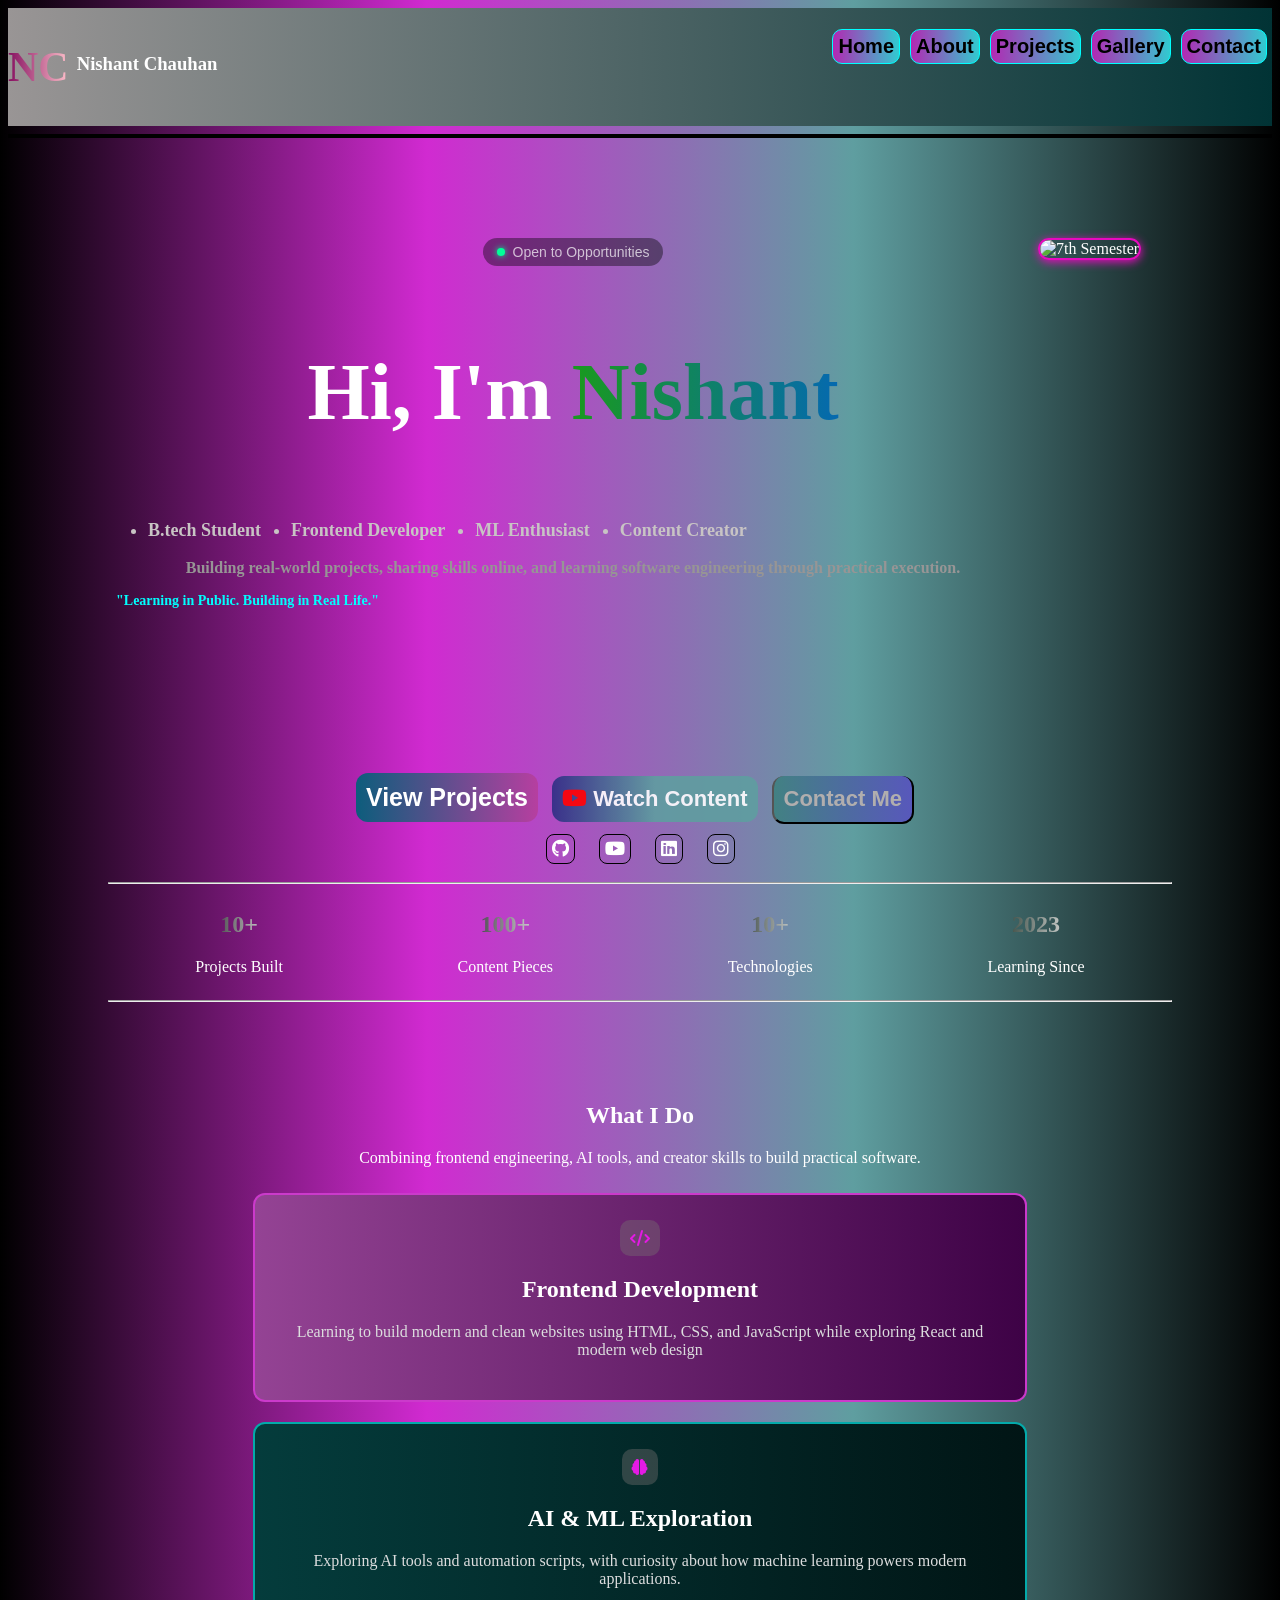
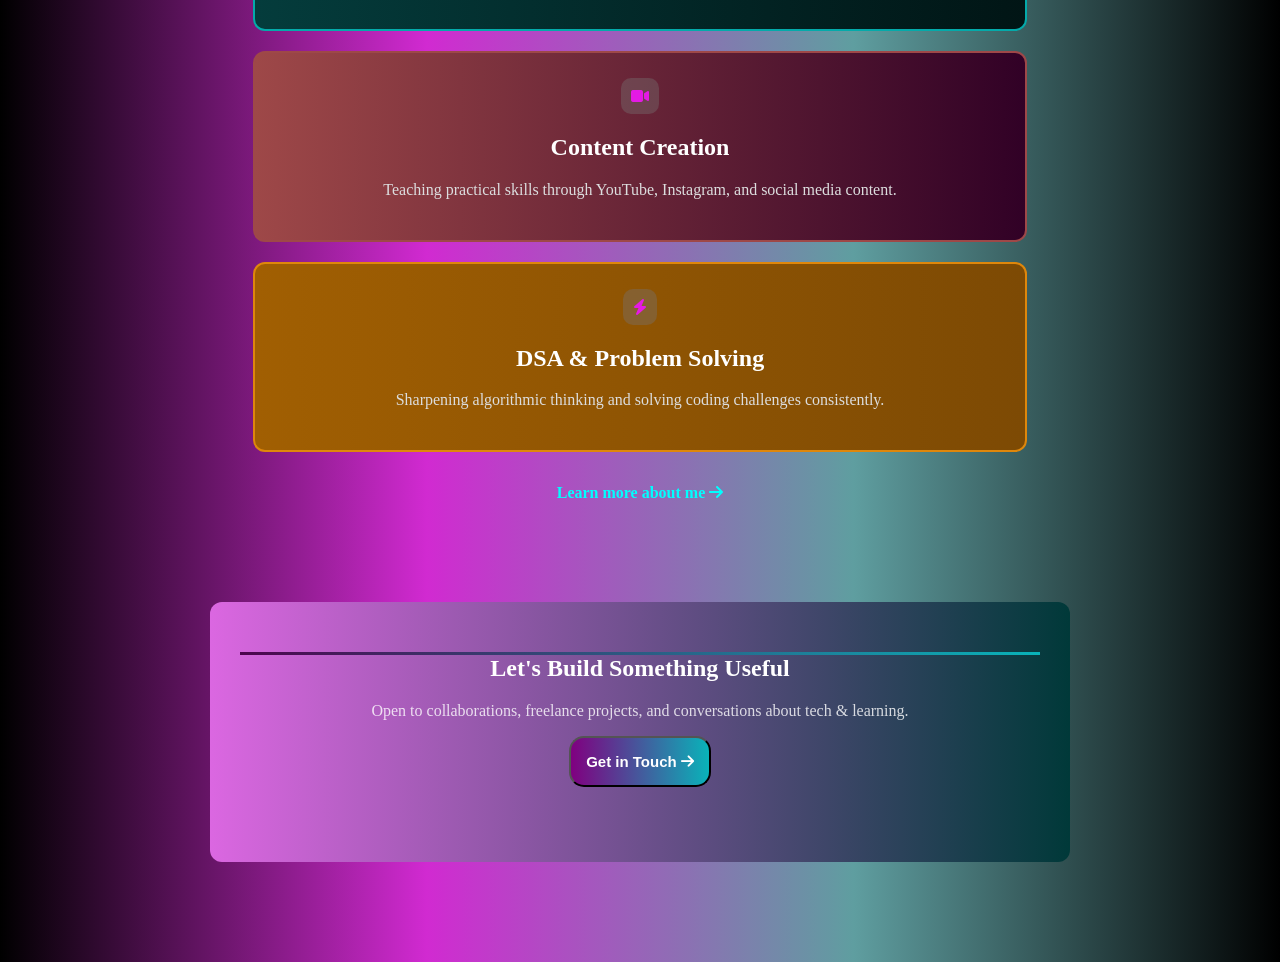
==== index.html @ b633fbe2 "Rename portfolio.html to index.html" ====
<!DOCTYPE html>

<html lang="en">

<head>

    <meta charset="UTF-8">

    <title>Nishant Chauhan</title>

    <link rel="stylesheet" href="portfolio.css">
    <link rel="stylesheet" href="https://cdnjs.cloudflare.com/ajax/libs/font-awesome/6.5.1/css/all.min.css">

</head>

<body>

    <!-- Navbar -->
    
    <nav>

        <h1>NC</h1>
        <h3>Nishant Chauhan</h3>


        <ul class="nav-links">

            <li><button class="home" onclick="home()">Home</button></li>
            <li><button class="about" onclick="about()">About</button></li>
            <li><button class="projects" onclick="projects()">Projects</button></li>
            <li><button class="gallery" onclick="gallery()">Gallery</button></li>
            <li><button class="contact" onclick="contact()">Contact</button></li>

        </ul>


    </nav>

    <hr style="border: 2px solid black;">


    <div class="container">


            <section class="hero">



                <span class="profile">

                <div class="mini-bubble">Open to Opportunities</div>

                    <h2>Hi, I'm <span>Nishant</span></h2>

                    
                    <ul class="hero-list">

                        <li>B.tech Student</li>
                        <li>Frontend Developer</li>
                        <li>ML Enthusiast</li>
                        <li>Content Creator</li>

                    </ul>
                
                    <p>Building real-world projects, sharing skills online, and learning software engineering through practical execution.</p>

                    <p class="tagline">"Learning in Public. Building in Real Life."</p>

                </span>

                <span class="profile-pic">

                        <img src="utils/profile.png" alt="7th Semester">

                </span>


        </section>

        

        <section class="buttons">

            <button class="project-btn" onclick="projects()">View Projects</button>
            <button class="content-btn" onclick="youtube()">
                <i class="fa-brands fa-youtube yt"></i>
                    Watch Content
            </button>
            <button class="contact-btn" onclick="contact()">Contact Me</button>

        </section>


                <!-- ------------- Socials ------------  -->

        <section class="socials">

            <div class="social-icons">

                <i class="fa-brands fa-github github" onclick="github()"></i>
                <i class="fa-brands fa-youtube youtube" onclick="youtube()"></i>
                <i class="fa-brands fa-linkedin linkedin" onclick="linkedin()"></i>
                <i class="fa-brands fa-instagram instagram" onclick="instagram()"></i>

            </div>

        </section>

        <hr style="color: aliceblue;">

        <section class="overview">

            <span>

                <h2>10+</h2>
                <p>Projects Built</p>

            </span>

            <span>

                <h2>100+</h2>
                <p>Content Pieces</p>

            </span>

            <span>

                <h2>10+</h2>
                <p>Technologies</p>

            </span>

            <span>

                <h2>2023</h2>
                <p>Learning Since</p>

            </span>

            
        </section>

        <hr style="color: aliceblue;">

    </div>

    <section class="whatIdo">

        <h1>What I Do</h1>
        <p>Combining frontend engineering, AI tools, and creator skills to build practical software.</p>

        <div class="boxes">

            <span class="fd">

                <i class="fa-solid fa-code code"></i>
                <h2>Frontend Development</h2>
                <p>Learning to build modern and clean websites using HTML, CSS, and JavaScript while exploring React and modern web design</p>
        
            </span>

            <span class="aiML">

                <i class="fa-solid fa-brain brain"></i>
                <h2>AI & ML Exploration</h2>
                <p>Exploring AI tools and automation scripts, with curiosity about how machine learning powers modern applications.</p>

            </span>

            <span class="cc">

                <i class="fa-solid fa-video video"></i>
                <h2>Content Creation</h2>
                <p>Teaching practical skills through YouTube, Instagram, and social media content.</p>
        
            </span>

            
            
            
            <span class="dps">

                <i class="fa-solid fa-bolt bolt"></i>
                <h2>DSA & Problem Solving</h2>
                <p>Sharpening algorithmic thinking and solving coding challenges consistently.</p>
        
            </span>

        </div>

            <h4 class="more" onclick="about()">Learn more about me <i class="fa-solid fa-arrow-right"></i></h4>
        
    </section>

    <section class="getInTouch">

        <h2>Let's Build Something Useful</h2>
        <p>Open to collaborations, freelance projects, and conversations about tech & learning.</p>

        <button>Get in Touch <i class="fa-solid fa-arrow-right"></i></button>
    </section>


    <script src="portfolio.js"></script>

</body>

</html>
---- portfolio.css ----
/* Scrollbar */

::-webkit-scrollbar {

    width: 8px;

}

::-webkit-scrollbar-track {

    background: #111;

}

::-webkit-scrollbar-thumb {

    background: linear-gradient( rgb(36, 101, 159));

    border-radius: 5px;

}

::-webkit-scrollbar-thumb:hover {

    background: linear-gradient(red, rgb(24, 24, 140), cyan);

}

/* body */

body {

    color: white;
    background: linear-gradient(to right, black, rgb(209, 42, 209), cadetblue, black) ;

    animation-name: body-pulse;
    animation-duration: 5s;

}



@keyframes body-pulse {

    from {

        opacity: 0;

    }

    to {

        opacity: 1;
        
    }
}

/* ----- Navbar ----- */

nav {

    position: sticky;
    top: 0;
    z-index: 1000;

    display: flex;

    justify-content: space-between;

    gap: 20px;

    background: linear-gradient(to left, rgb(1, 51, 53), rgb(153, 149, 149) );

}

nav:hover {

    transform: translateY(-3px);
    transition: 0.3s ease;

}

nav h1 {

    background: linear-gradient(to right, rgb(133, 15, 95), pink);

    -webkit-background-clip: text;
    background-clip: text;
    -webkit-text-fill-color: transparent;

    font-size: 42px;

}

nav h3 {

    margin-left: -562px;
    margin-top: 45px;
}

.nav-links{

    list-style: none;
    
    display: flex;

}

.nav-links button {

    background: linear-gradient(to right, rgb(179, 40, 179), rgb(48, 203, 208));

    margin: 5px;
    padding: 5px;

    border: 1px solid cyan;
    border-radius: 10px;

    font-size: 20px;
    font-weight: bold;
    font-family: Verdana, Geneva, Tahoma, sans-serif;

    cursor: pointer;

}

.nav-links button:hover {

    background: radial-gradient(circle, rgb(179, 40, 179), rgb(48, 203, 208));
    color: white;

    border-radius: 10px;

    transition: 0.5s ease;
    transform: scale(1.1);


}

/* opportunity bubble */


.mini-bubble {

    display: inline-flex;
    align-items: center;
    gap: 8px;

    padding: 6px 14px;
    border-radius: 999px;

    background: rgba(0,0,0,0.4);
    color: rgb(255,255,255,0.7);

    font-size: 14px;
    font-family: sans-serif;

    position: relative;

}

/* the small glowing bubble */
.mini-bubble::before {

    content: "";
    width: 8px;
    height: 8px;
    border-radius: 50%;

    background: #00ff99;

    box-shadow: 0 0 6px #00ff99;

    animation: pulse 1.8s infinite ease-in-out;

}

@keyframes pulse {

    0% {

        transform: scale(0.4);
        opacity: 0.4;
        box-shadow: 0 0 4px #00ff99;

    }

    50% {

        transform: scale(0.8);
        opacity: 0.8;
        box-shadow: 0 0 12px #00ff99, 0 0 20px #00ff99;

    }

    100% {

        transform: scale(0.4);
        opacity: 0.4;
        box-shadow: 0 0 4px #00ff99;
        
    }
}


/* container */

.container {

    text-align: center;

    margin: 100px;

}

.hero {

    margin: 100px auto;

    display: flex;

}

.hero img {
    
    width: 250px;

    border: 2px solid rgb(232, 9, 191);
    border-radius: 15px;

    box-shadow: 0 2px 10px rgb(232, 9, 191);

}



.hero h2 {

    font-family: Georgia;
    font-size: 80px;

    width: 100vh;

    padding: 15px;

    border-radius: 82px;

}

.hero h2 span {

    background: linear-gradient(to right, rgb(25, 154, 29), rgb(5, 105, 176));
    
    background-clip: text;
    -webkit-background-clip: text;
    -webkit-text-fill-color: transparent;

}

.hero .hero-list {

    display: flex;
    gap: 30px;

    color: rgb(200, 196, 196);

    font-weight: bold;  
    font-size: 18px;
    
}

.hero p {

    color: rgb(151, 149, 149);

    font-weight: bold;

}

.hero .tagline {

    color: cyan;

    margin-left: -70%;

    font-size: 14px;

}

.buttons {

    justify-content: space-between;

}

.project-btn {

    background: linear-gradient(to right, rgb(13, 93, 124), rgb(182, 63, 160));
    color: white;

    font-size: 25px;
    font-weight: bold;

    margin-top: 50px;
    margin-right: 10px;

    padding: 10px;

    border-radius: 12px;
    border: none;

    cursor: pointer;

}

.project-btn:hover {

    background: linear-gradient(to right, rgb(156, 15, 163), rgb(119, 212, 255), rgb(126, 20, 137));

    transition: 0.5s ease;
    transform: scale(1.1);
    margin-right: 10px;


}

.content-btn {

    /* background-color: gray; */
    background: linear-gradient(to right, rgb(46, 46, 133), cadetblue 50%);


    color: white;
    opacity: 0.9;

    font-size: 22px;
    font-weight: bold;

    /* margin-left: -70%; */
    margin-top: 50px;
    padding: 10px;
    margin-right: 10px;

    /* margin: 10px; */

    border-radius: 12px;
    border: none;

    cursor: pointer;

}

.content-btn:hover {

    color: white;
    background: linear-gradient(to left, rgb(149, 43, 43), rgb(88, 179, 183) 50%);

    transition: 0.5s ease;
    transform: scale(1.1);

    margin-right: 10px;

      
}

.content-btn .yt {

    color: red;

}

.contact-btn {

    background: linear-gradient(to left, rgb(88, 88, 187), rgb(66, 129, 131));
    color: rgb(177, 174, 174);

    font-size: 22px;
    font-weight: bold;

    margin-top: 50px;
    margin-right: 10px;

    padding: 10px;

    border-radius: 12px;
    border-top: red;

    cursor: pointer;

}

.contact-btn:hover {

    color: white;
    background: linear-gradient(to right, rgb(88, 88, 187), rgb(130, 55, 130), cadetblue);


    transition: 0.5s ease;
    transform: scale(1.1);

    margin-right: 10px;


}

/* ------------- Socials ------------ */

.github {

    cursor: pointer;

    border: 1px solid black;
    border-radius: 8px;

    margin: 10px;
    padding: 5px;

    color: white;

    font-size: 18px;


}


.github:hover {

    color: rgba(0, 0, 0, 0.734);

    border: 1px solid rgb(0,0,0,0.734);

    transform: scale(1.8);
    transition: 0.5s ease;
    
}

.youtube {

    cursor: pointer;

    border: 1px solid black;
    border-radius: 8px;

    margin: 10px;
    padding: 5px;

    color: white;

    font-size: 18px;


}


.youtube:hover {

    color: red;

    border: 1px solid red;

    transform: scale(1.8);
    transition: 0.5s ease;
    
}

.linkedin {

    cursor: pointer;

    border: 1px solid black;
    border-radius: 8px;

    margin: 10px;
    padding: 5px;

    color: white;

    font-size: 18px;

}


.linkedin:hover {

    color: rgb(39, 87, 159);

    border: 1px solid rgb(39, 87, 159);

    transform: scale(1.8);
    transition: 0.5s ease;
    
}

.instagram {

    cursor: pointer;

    border: 1px solid black;
    border-radius: 8px;

    margin: 10px;
    padding: 5px;

    color: white;

    font-size: 18px;


}


.instagram:hover {

    color: rgb(191, 8, 151);

    border: 1px solid rgb(191, 8, 151);

    transform: scale(1.8);
    transition: 0.5s ease;
    
}



/* ------------- Overview ------------ */

.overview {

    display: flex;

    justify-content: space-around;

}

.overview h2 {

    background: linear-gradient(to right, rgba(1, 17, 4, 0.859), rgb(255, 255, 255));

    -webkit-background-clip: text; 
    background-clip: text;
    -webkit-text-fill-color: transparent;

    font-weight: bold;

}


.whatIdo {

    text-align: center;

    margin-top: 100px;

}


.whatIdo .boxes {

    display: flex;
    flex-wrap: wrap;

    justify-content: center;

    cursor: default;

}


.boxes p {

    color: rgb(220, 221, 222);

}

.boxes .fd {

    border: 2px solid rgb(203, 58, 203);
    border-radius: 12px;

    padding: 25px;
    margin: 10px;

    width: 80vh;

    background: linear-gradient(to right, rgb(148, 67, 148), rgb(62, 2, 70));

}

.fd .code {

    border: 2px solid none;
    border-radius: 10px;

    padding: 10px;

    background-color: rgb(118, 112, 112, 0.4);

    color: rgb(228, 26, 228);

}

.fd:hover {

    transform: translateY(-5px);
    transition: 0.2s ease;

    box-shadow: 0 4px 10px;

}

.boxes .aiML {

    border: 2px solid rgb(4, 170, 170);
    border-radius: 12px;

    padding: 25px;
    margin: 10px;

    width: 80vh;

    background: linear-gradient(to right, rgb(4, 60, 60), rgb(1, 21, 21));

}


.aiML .brain {

    border: 2px solid none;
    border-radius: 10px;

    padding: 10px;

    background-color: rgb(118, 112, 112, 0.4);

    color: rgb(228, 26, 228);

}


.aiML:hover {

    transform: translateY(-5px);
    transition: 0.2s ease;

    box-shadow: 0 4px 10px;

}

.boxes .cc {

    border: 2px solid rgb(158, 72, 72);
    border-radius: 12px;

    padding: 25px;
    margin: 10px;

    width: 80vh;

    background: linear-gradient(to right, rgb(158, 72, 72), rgb(49, 1, 38));


}


.cc .video {

    border: 2px solid none;
    border-radius: 10px;

    padding: 10px;

    background-color: rgb(118, 112, 112, 0.4);

    color: rgb(228, 26, 228);
}


.cc:hover {

    transform: scale(1.1) rotate(5deg) translateY(-5px);   
    transition: 0.2s ease;

    box-shadow: 0 4px 10px;

    background: radial-gradient(circle, rgb(158, 72, 72), rgb(49, 1, 38));

    color: cyan;

}


.boxes .dps {

    border: 2px solid rgb(223, 135, 11);
    border-radius: 12px;

    padding: 25px;
    margin: 10px;

    width: 80vh;

    background: linear-gradient(to right, rgb(161, 95, 2), rgb(125, 74, 4));


}


.dps .bolt {

    border: 2px solid none;
    border-radius: 10px;

    padding: 10px;

    background-color: rgb(118, 112, 112, 0.4);

    color: rgb(228, 26, 228);
}



.dps:hover {

    transform: translateY(-5px);
    transition: 0.2s ease;

    box-shadow: 0 4px 10px;
}

.whatIdo .more {

    color: cyan;

    cursor: pointer;

}


.more:hover {

    padding: 5px;

    transform: translateY(-8px) ;
}


.getInTouch {

    text-align: center;

    margin: 100px auto;

    border: 2px solid none;
    border-radius: 12px;

    background: linear-gradient(to right, rgb(219, 103, 225), rgb(0, 57, 57));

    padding: 30px;

    width: 800px;
    height: 200px;

}

.getInTouch h2 {

    border-top: 3.5px solid transparent;

    border-image: linear-gradient(to right, rgb(77, 5, 77), rgb(9, 179, 185)) 1;

}

.getInTouch p {

    color: rgb(255,255,255,0.8);
}

.getInTouch button {

    border-radius: 15px;

    background: linear-gradient(to right, purple, rgb(9, 179, 185));
    color: white;

    font-size: 15px;
    font-weight: bold;

    padding: 15px;

    cursor: pointer;

}

.getInTouch button:hover {

    transform: translate(-5px, 2px) scale(1.1);
    transition: 0.3s ease;
}
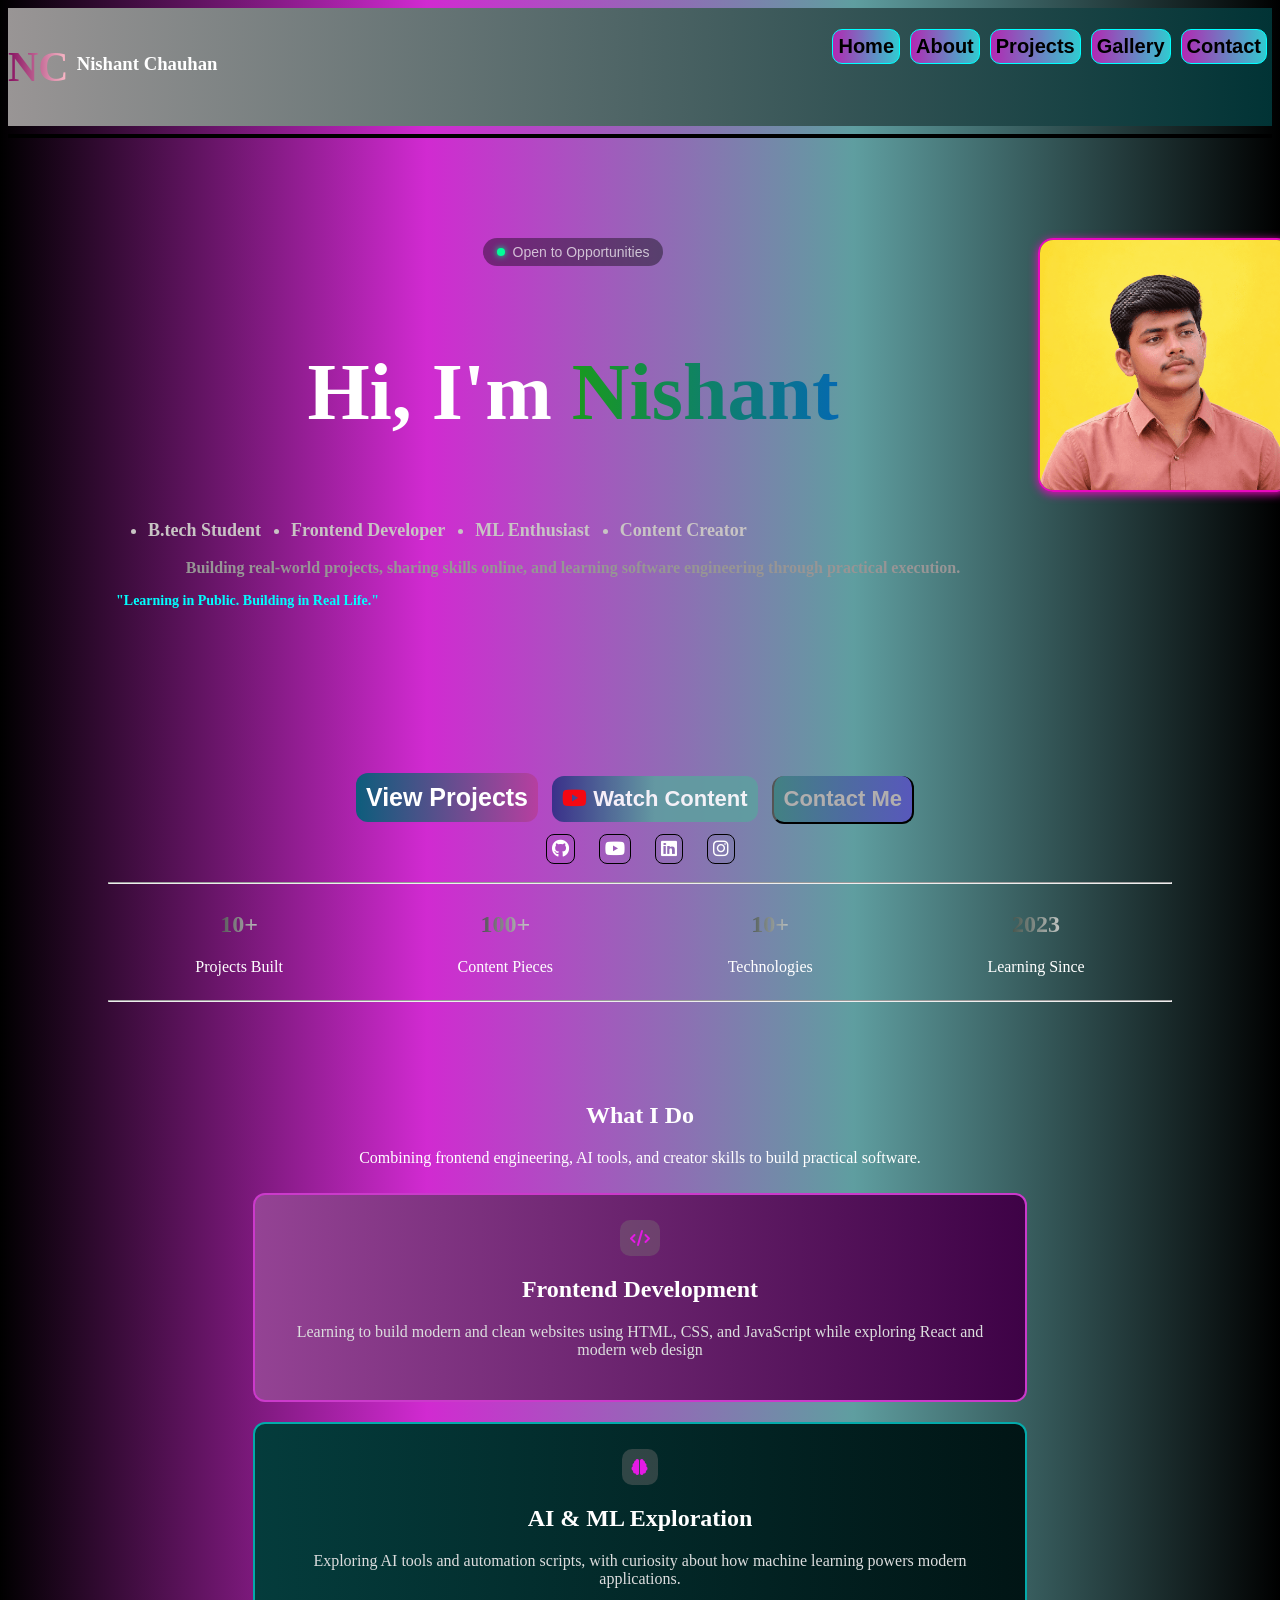
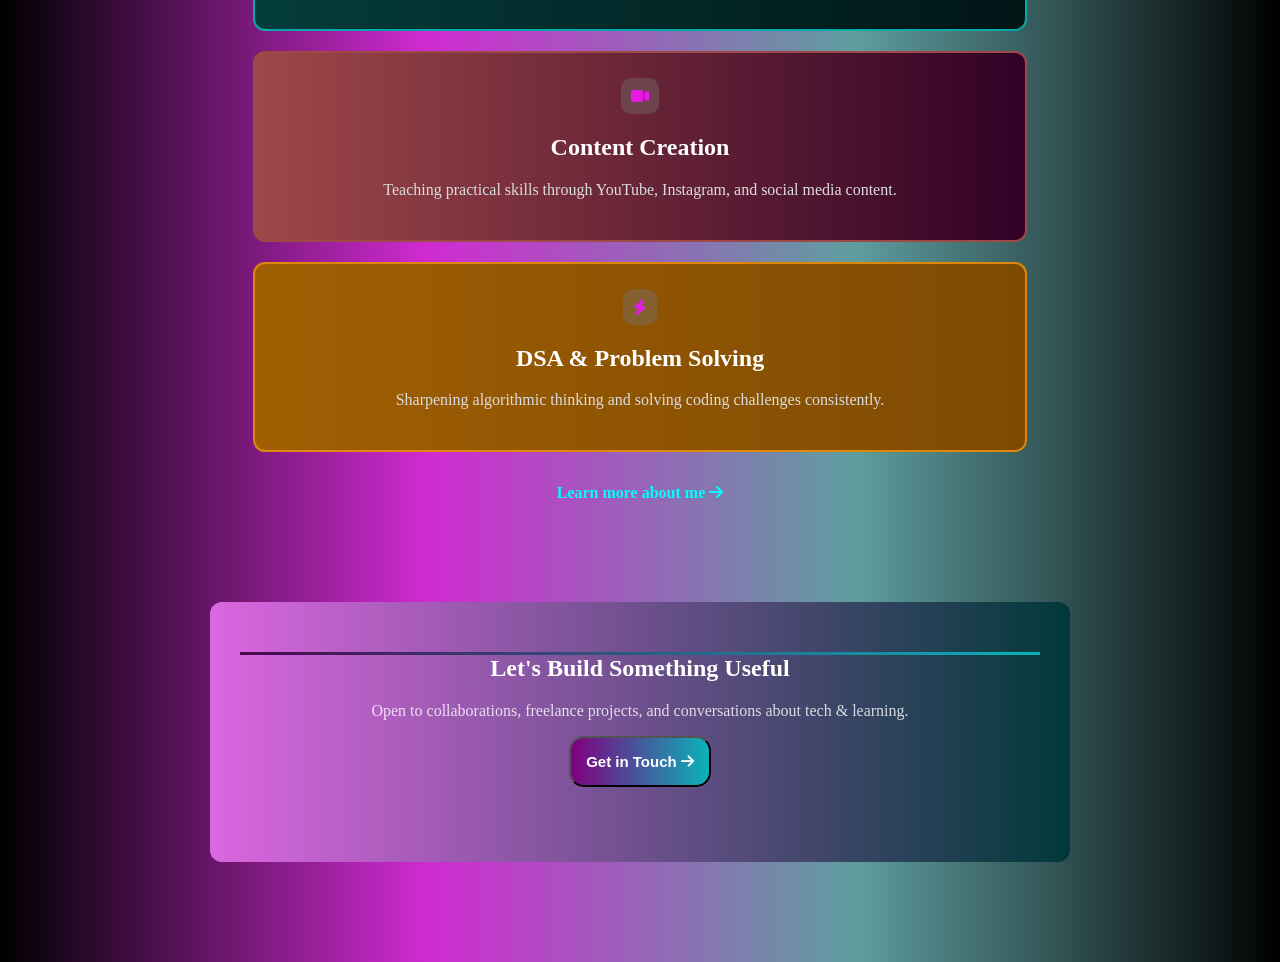
==== commit 4e92339b: "Update index.html" ====
--- a/index.html
+++ b/index.html
@@ -100,7 +100,7 @@
                 <i class="fa-brands fa-github github" onclick="github()"></i>
                 <i class="fa-brands fa-youtube youtube" onclick="youtube()"></i>
                 <i class="fa-brands fa-linkedin linkedin" onclick="linkedin()"></i>
-                <i class="fa-brands fa-instagram instagram" onclick="instagram()"></i>
+                <i class="fa-brands fa-instagram instagram" onclick="contact()"></i>
 
             </div>
 
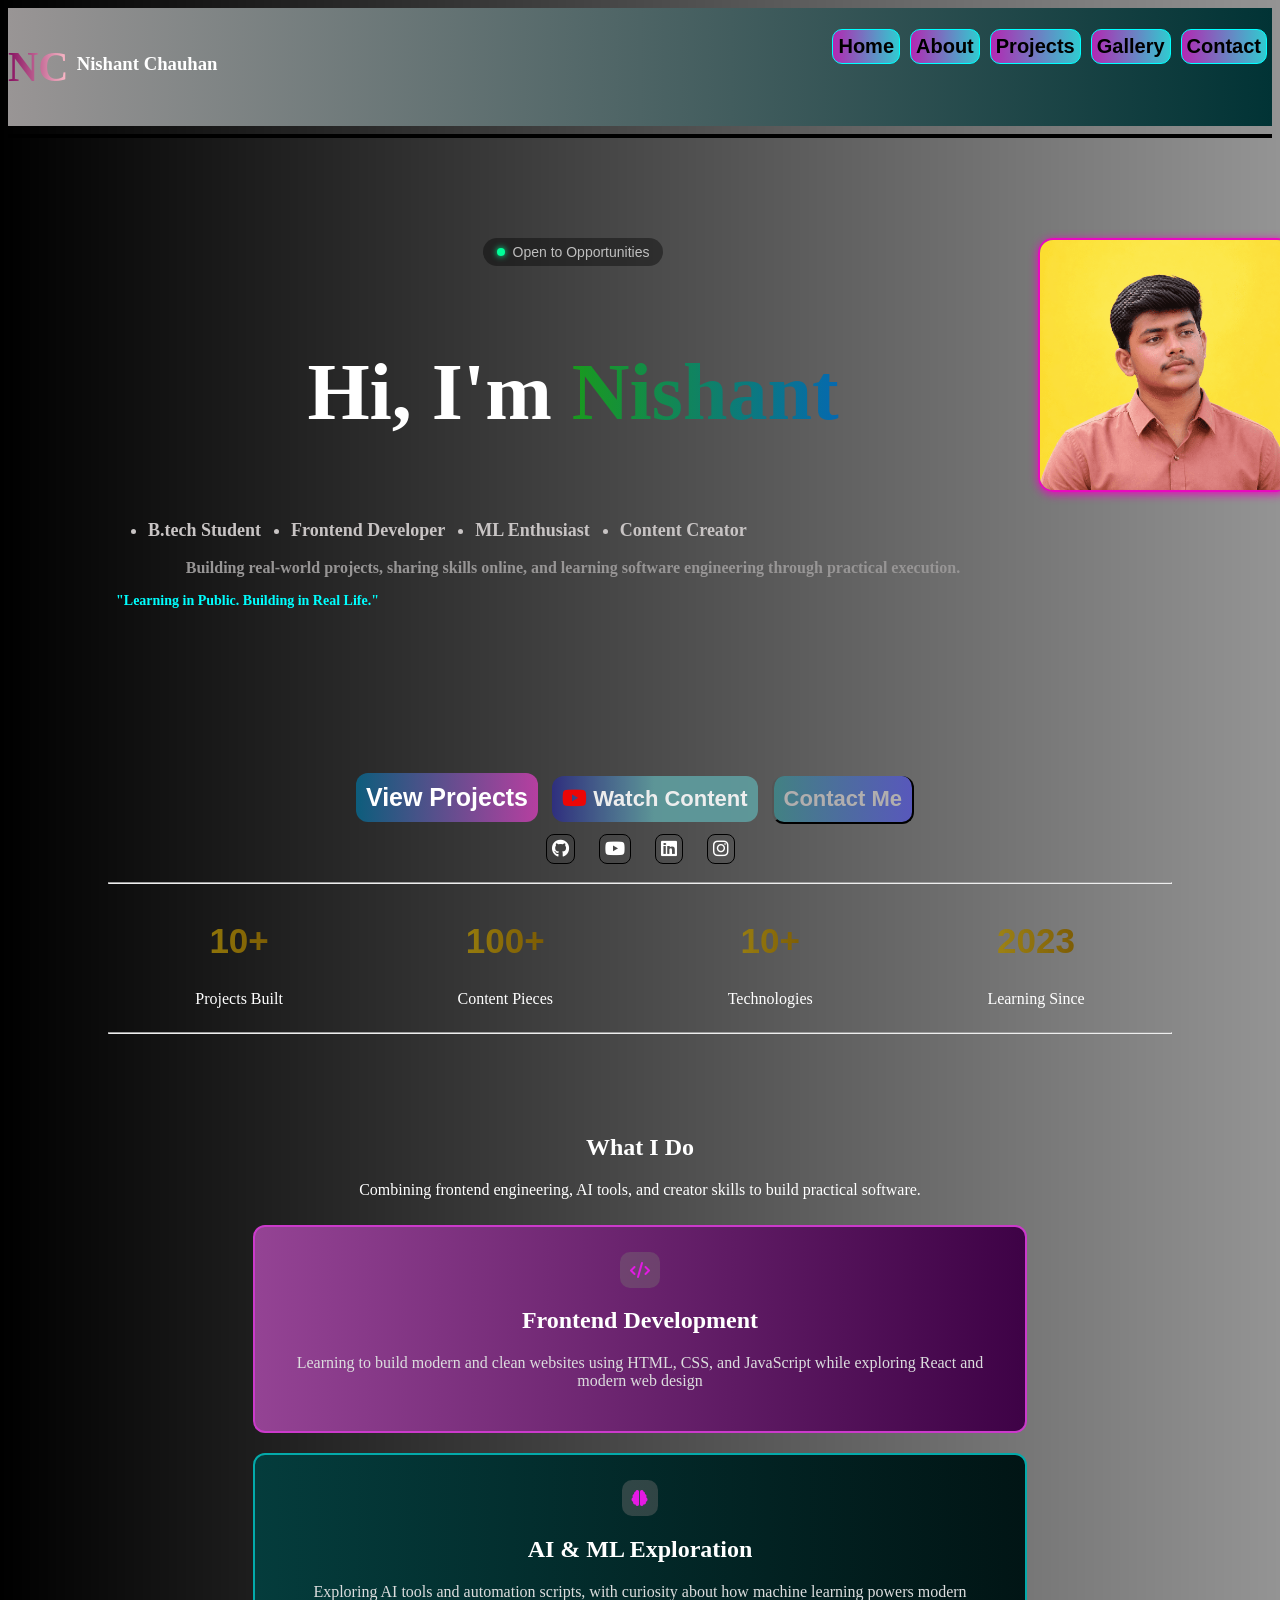
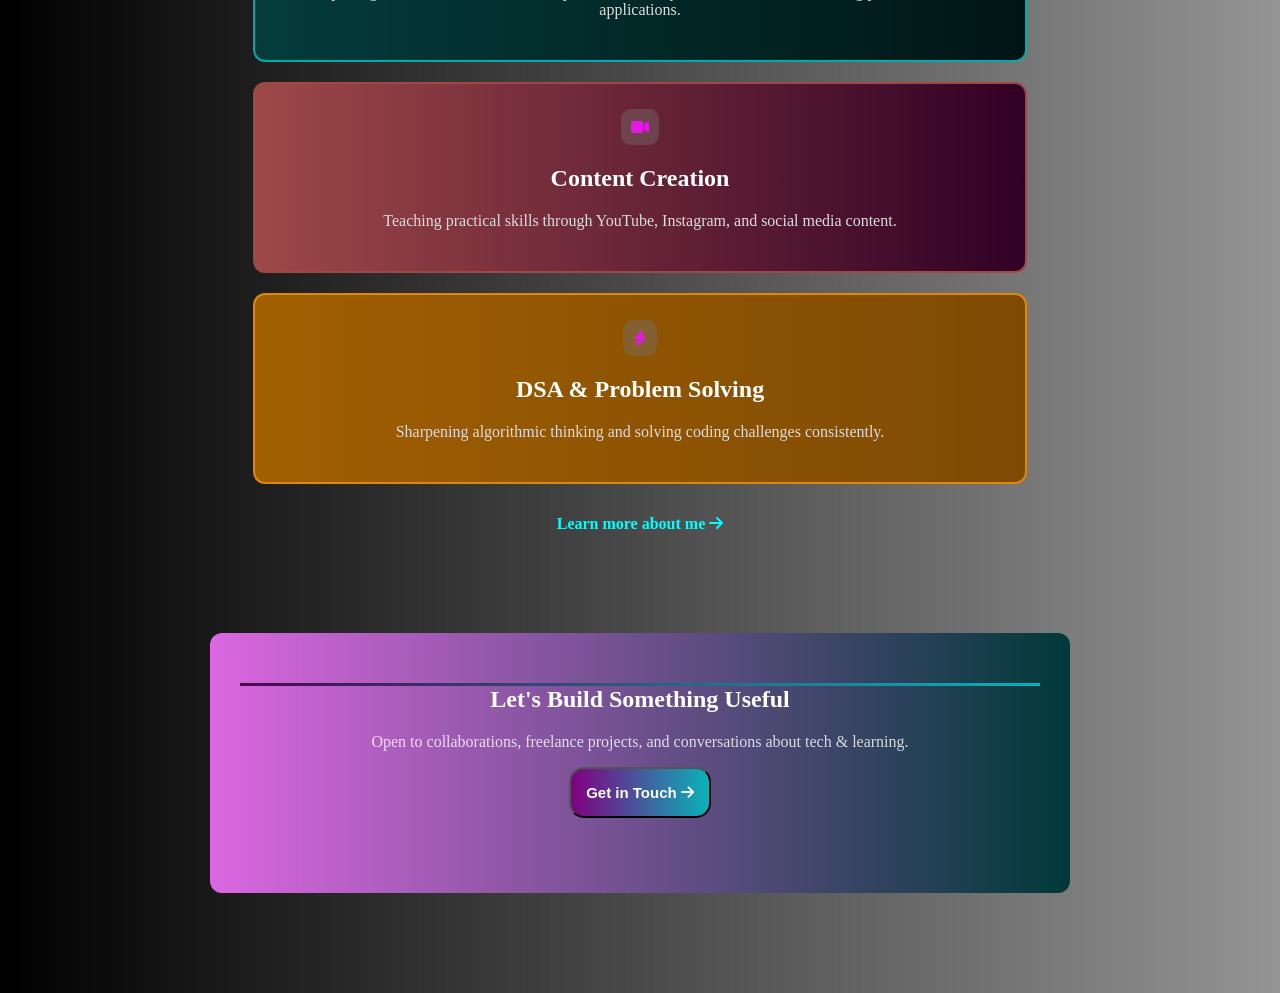
==== commit a171428b: "Update index.html" ====
--- a/index.html
+++ b/index.html
@@ -10,6 +10,9 @@
 
     <link rel="stylesheet" href="portfolio.css">
     <link rel="stylesheet" href="https://cdnjs.cloudflare.com/ajax/libs/font-awesome/6.5.1/css/all.min.css">
+
+    <link rel="icon" type="image/png" href="utils/favicon.ico">
+
 
 </head>
 
@@ -198,7 +201,7 @@
         <h2>Let's Build Something Useful</h2>
         <p>Open to collaborations, freelance projects, and conversations about tech & learning.</p>
 
-        <button>Get in Touch <i class="fa-solid fa-arrow-right"></i></button>
+        <button onclick="contact()">Get in Touch <i class="fa-solid fa-arrow-right"></i></button>
     </section>
 
 
--- a/portfolio.css
+++ b/portfolio.css
@@ -31,7 +31,7 @@
 body {
 
     color: white;
-    background: linear-gradient(to right, black, rgb(209, 42, 209), cadetblue, black) ;
+    background: linear-gradient(to right, black, rgba(0, 0, 0, 0.419));
 
     animation-name: body-pulse;
     animation-duration: 5s;
@@ -532,17 +532,21 @@
 
 }
 
+
 .overview h2 {
 
-    background: linear-gradient(to right, rgba(1, 17, 4, 0.859), rgb(255, 255, 255));
+    background: linear-gradient(to right, rgba(168, 138, 8, 0.859), rgb(121, 88, 3));
 
     -webkit-background-clip: text; 
     background-clip: text;
     -webkit-text-fill-color: transparent;
 
     font-weight: bold;
-
-}
+    font-size: 35px;
+    font-family: Arial, Helvetica, sans-serif;
+
+}
+
 
 
 .whatIdo {
@@ -795,4 +799,4 @@
 
     transform: translate(-5px, 2px) scale(1.1);
     transition: 0.3s ease;
-}+}
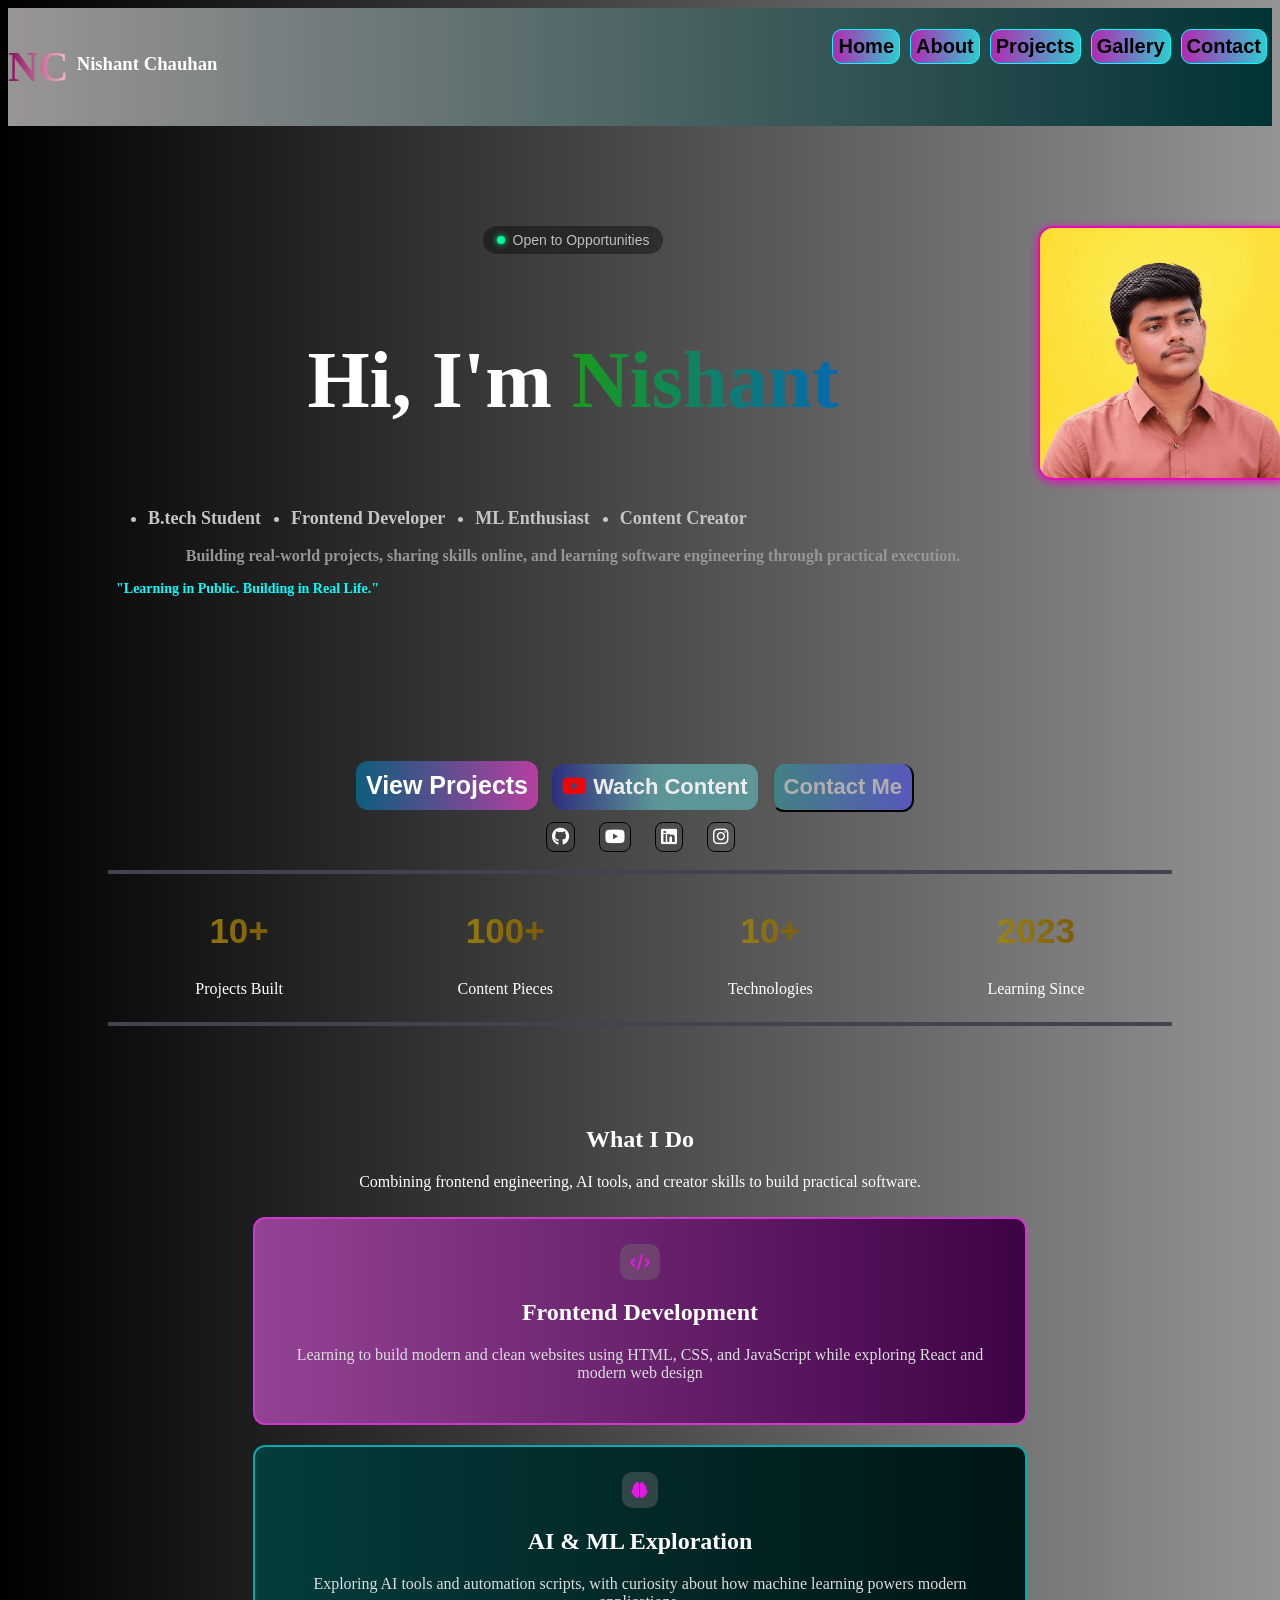
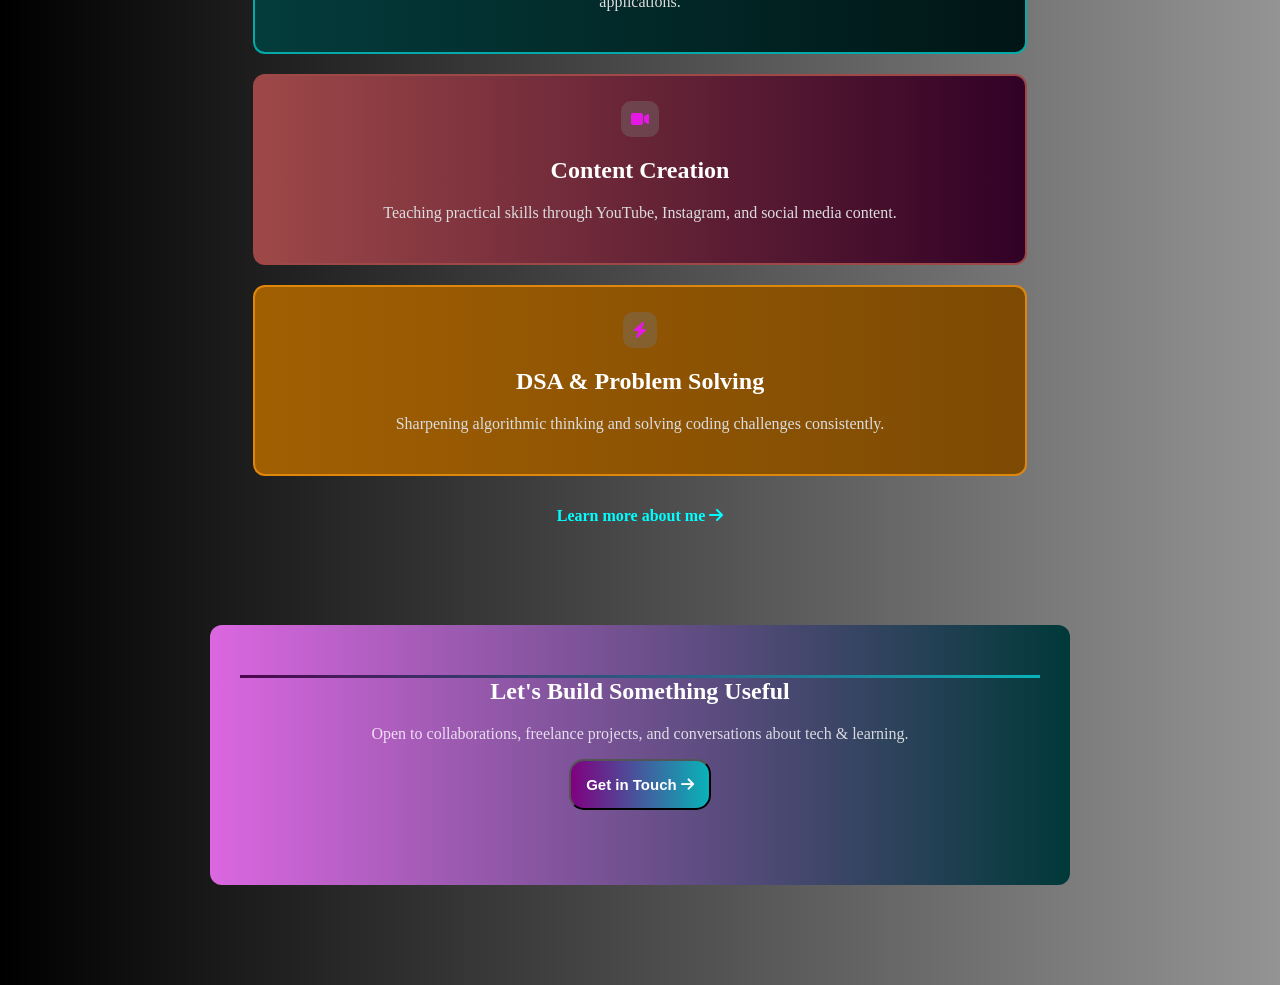
==== commit 5191aa96: "Update index.html" ====
--- a/index.html
+++ b/index.html
@@ -12,7 +12,6 @@
     <link rel="stylesheet" href="https://cdnjs.cloudflare.com/ajax/libs/font-awesome/6.5.1/css/all.min.css">
 
     <link rel="icon" type="image/png" href="utils/favicon.ico">
-
 
 </head>
 
@@ -39,8 +38,7 @@
 
     </nav>
 
-    <hr style="border: 2px solid black;">
-
+    <!-- main container -->
 
     <div class="container">
 
@@ -50,6 +48,7 @@
 
 
                 <span class="profile">
+                    
 
                 <div class="mini-bubble">Open to Opportunities</div>
 
@@ -103,13 +102,15 @@
                 <i class="fa-brands fa-github github" onclick="github()"></i>
                 <i class="fa-brands fa-youtube youtube" onclick="youtube()"></i>
                 <i class="fa-brands fa-linkedin linkedin" onclick="linkedin()"></i>
-                <i class="fa-brands fa-instagram instagram" onclick="contact()"></i>
+                <i class="fa-brands fa-instagram instagram" onclick="instagram()"></i>
 
             </div>
 
         </section>
 
-        <hr style="color: aliceblue;">
+    <hr style="border: 2px solid rgb(68, 67, 77);">
+
+        <!-- Overview -->
 
         <section class="overview">
 
@@ -144,7 +145,7 @@
             
         </section>
 
-        <hr style="color: aliceblue;">
+    <hr style="border: 2px solid rgb(68, 67, 77);">
 
     </div>
 
@@ -201,7 +202,7 @@
         <h2>Let's Build Something Useful</h2>
         <p>Open to collaborations, freelance projects, and conversations about tech & learning.</p>
 
-        <button onclick="contact()">Get in Touch <i class="fa-solid fa-arrow-right"></i></button>
+        <button>Get in Touch <i class="fa-solid fa-arrow-right"></i></button>
     </section>
 
 
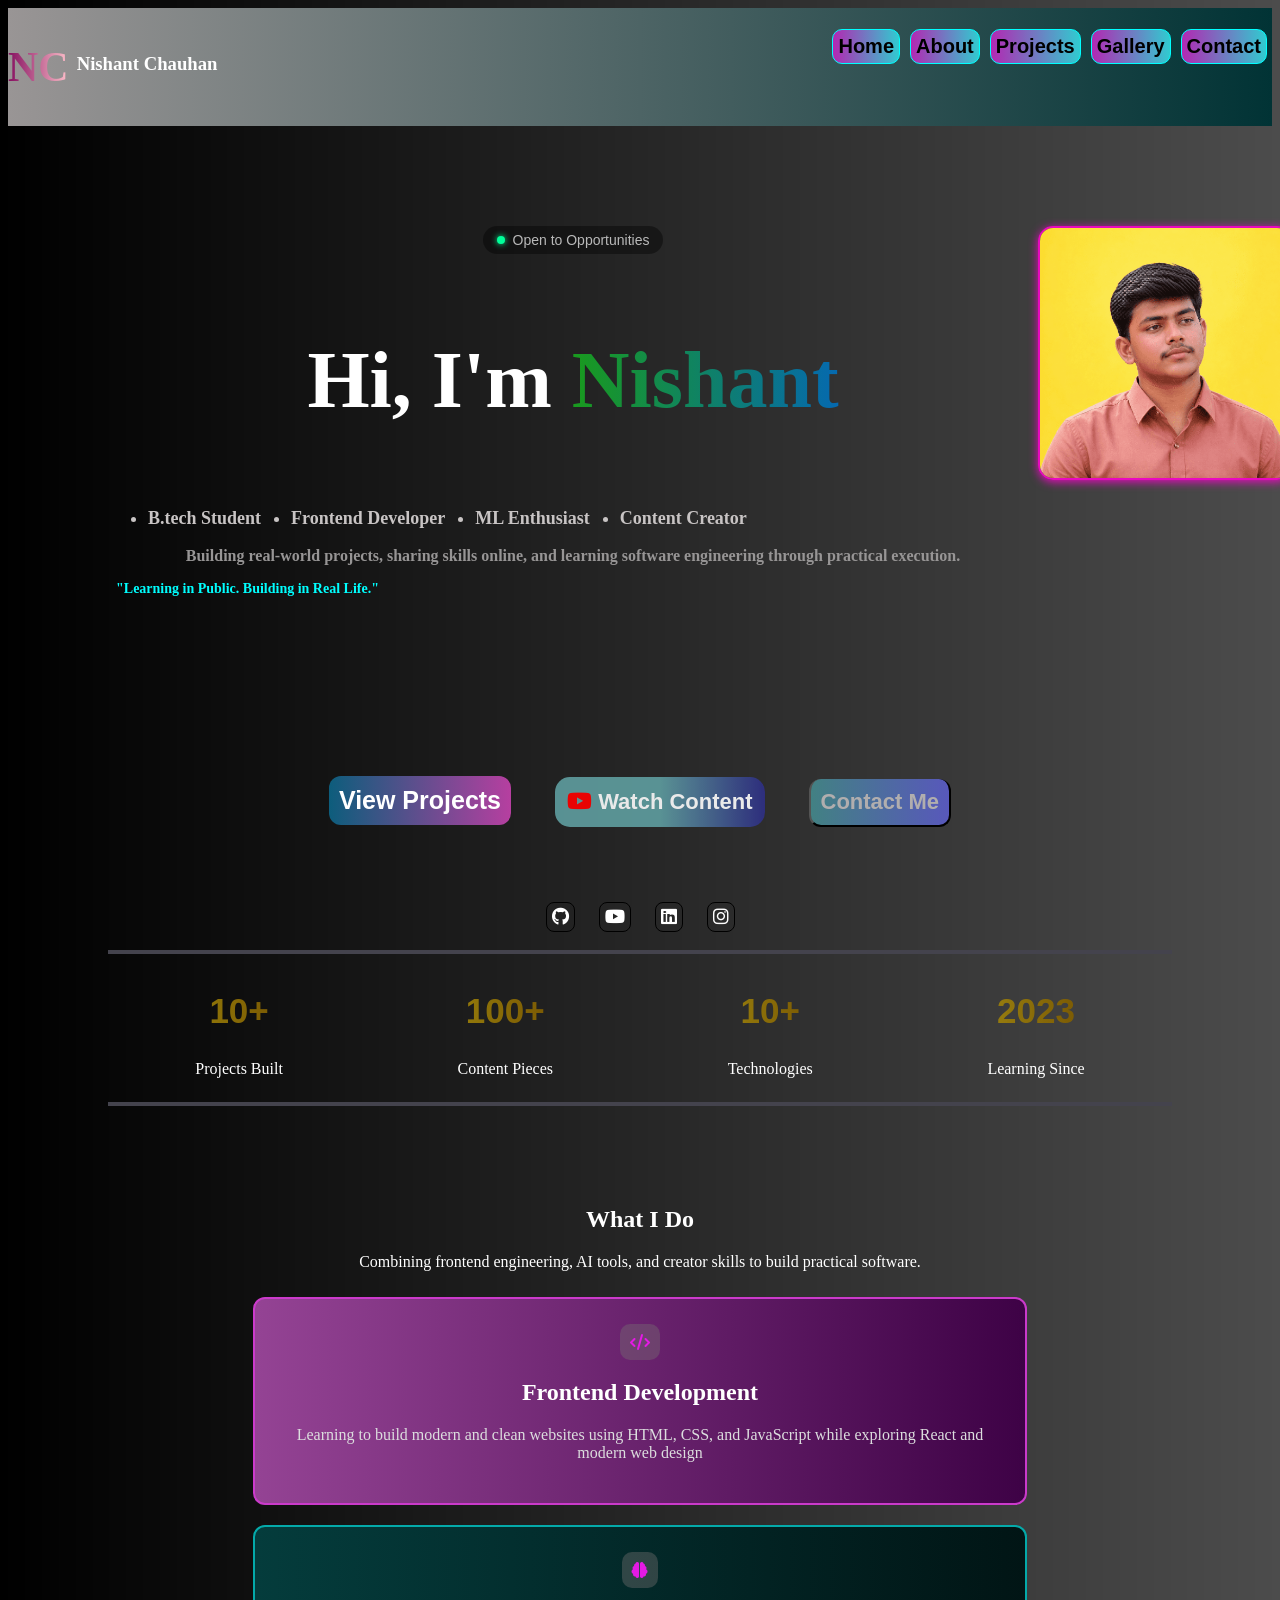
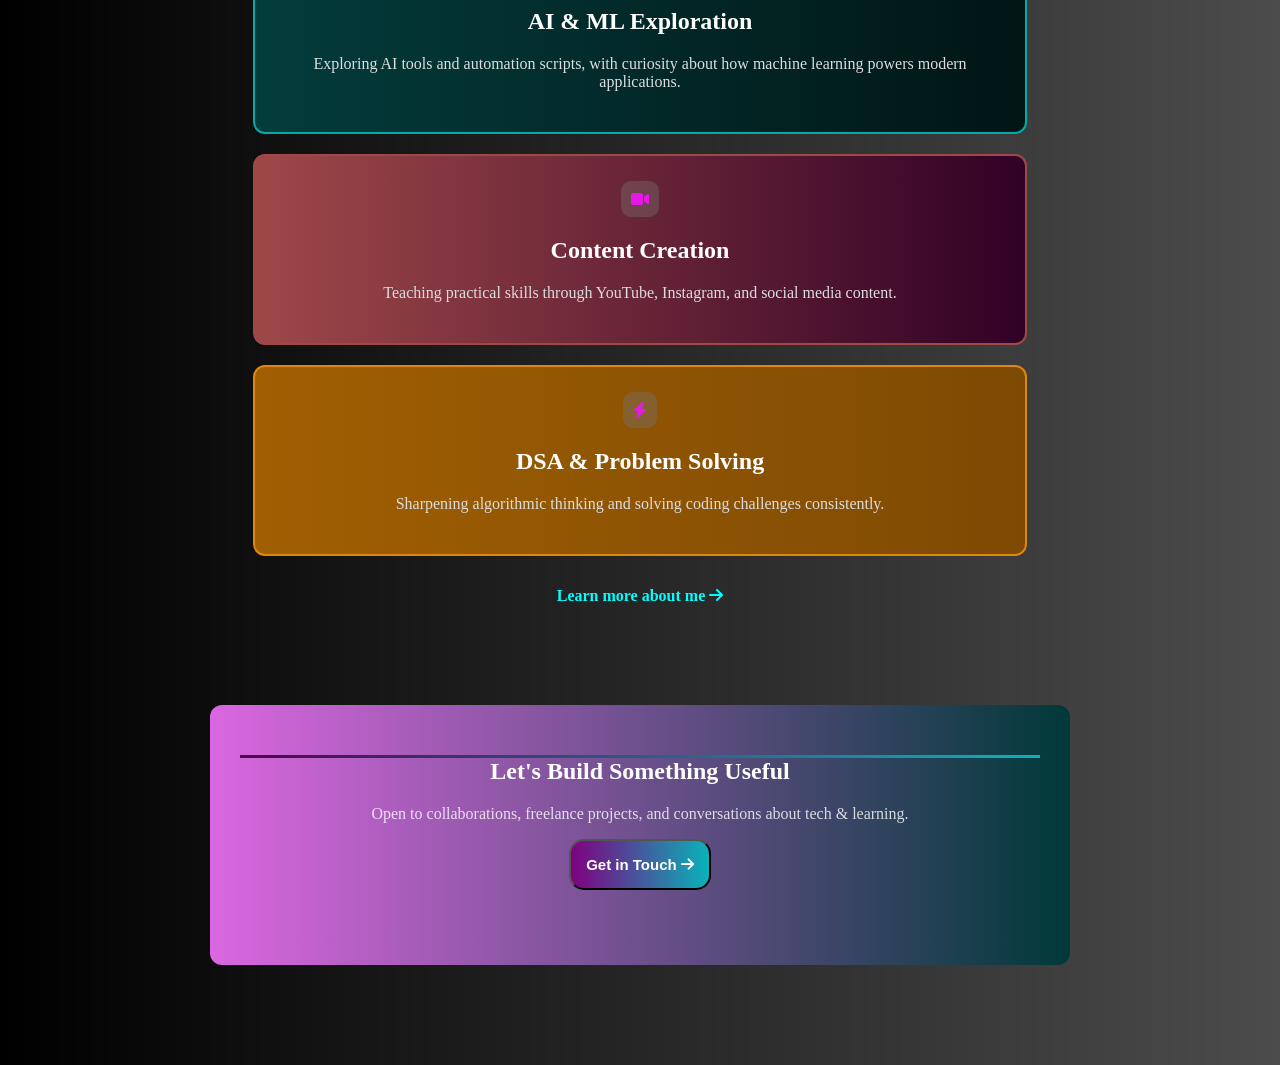
==== commit 7825a802: "Update index.html" ====
--- a/index.html
+++ b/index.html
@@ -197,7 +197,7 @@
         
     </section>
 
-    <section class="getInTouch">
+    <section class="getInTouch" onclick="contact()">
 
         <h2>Let's Build Something Useful</h2>
         <p>Open to collaborations, freelance projects, and conversations about tech & learning.</p>
--- a/portfolio.css
+++ b/portfolio.css
@@ -31,7 +31,7 @@
 body {
 
     color: white;
-    background: linear-gradient(to right, black, rgba(0, 0, 0, 0.419));
+    background: linear-gradient(to right, black, rgba(0, 0, 0, 0.7));
 
     animation-name: body-pulse;
     animation-duration: 5s;
@@ -289,7 +289,9 @@
 
 .buttons {
 
-    justify-content: space-between;
+    /* justify-content: space-between; */
+
+   padding: 15px;
 
 }
 
@@ -301,8 +303,7 @@
     font-size: 25px;
     font-weight: bold;
 
-    margin-top: 50px;
-    margin-right: 10px;
+    margin: 50px 20px;
 
     padding: 10px;
 
@@ -311,97 +312,90 @@
 
     cursor: pointer;
 
+    transition: 0.5s ease-in-out;
+
 }
 
 .project-btn:hover {
 
-    background: linear-gradient(to right, rgb(156, 15, 163), rgb(119, 212, 255), rgb(126, 20, 137));
+    background: linear-gradient(to left, rgb(156, 15, 163), rgb(75, 137, 166));
+
+    transform: scale(1.1);
+
+}
+
+.content-btn {
+
+    background: linear-gradient(to left, rgb(46, 46, 133), cadetblue 50%);
+
+
+    color: white;
+    opacity: 0.9;
+
+    font-size: 22px;
+    font-weight: bold;
+
+    margin: 50px 20px;
+    padding: 12px;
+
+
+    border-radius: 15px;
+    border: none;
+
+    cursor: pointer;
+
+    transition: 0.5s ease-in-out;
+
+
+}
+
+.content-btn:hover {
+
+    color: white;
+    background: linear-gradient(to right, rgb(149, 43, 43), rgb(30, 119, 163));
+
+    transform: scale(1.1);
+      
+}
+
+.content-btn .yt {
+
+    color: red;
+
+}
+
+.contact-btn {
+
+    background: linear-gradient(to left, rgb(88, 88, 187), rgb(66, 129, 131));
+    color: rgb(177, 174, 174);
+
+    font-size: 22px;
+    font-weight: bold;
+
+    margin: 50px 20px;
+
+    padding: 10px;
+
+    border-radius: 12px;
+    border-top: red;
+
+    cursor: pointer;
+
+    transition: 0.5s ease-in-out;
+
+}
+
+.contact-btn:hover {
+
+    color: white;
+    background: linear-gradient(to right, rgb(88, 88, 187), rgb(130, 55, 130));
+
 
     transition: 0.5s ease;
     transform: scale(1.1);
-    margin-right: 10px;
-
-
-}
-
-.content-btn {
-
-    /* background-color: gray; */
-    background: linear-gradient(to right, rgb(46, 46, 133), cadetblue 50%);
-
-
-    color: white;
-    opacity: 0.9;
-
-    font-size: 22px;
-    font-weight: bold;
-
-    /* margin-left: -70%; */
-    margin-top: 50px;
-    padding: 10px;
-    margin-right: 10px;
-
-    /* margin: 10px; */
-
-    border-radius: 12px;
-    border: none;
-
-    cursor: pointer;
-
-}
-
-.content-btn:hover {
-
-    color: white;
-    background: linear-gradient(to left, rgb(149, 43, 43), rgb(88, 179, 183) 50%);
-
-    transition: 0.5s ease;
-    transform: scale(1.1);
-
-    margin-right: 10px;
-
-      
-}
-
-.content-btn .yt {
-
-    color: red;
-
-}
-
-.contact-btn {
-
-    background: linear-gradient(to left, rgb(88, 88, 187), rgb(66, 129, 131));
-    color: rgb(177, 174, 174);
-
-    font-size: 22px;
-    font-weight: bold;
-
-    margin-top: 50px;
-    margin-right: 10px;
-
-    padding: 10px;
-
-    border-radius: 12px;
-    border-top: red;
-
-    cursor: pointer;
-
-}
-
-.contact-btn:hover {
-
-    color: white;
-    background: linear-gradient(to right, rgb(88, 88, 187), rgb(130, 55, 130), cadetblue);
-
-
-    transition: 0.5s ease;
-    transform: scale(1.1);
-
-    margin-right: 10px;
-
-
-}
+
+}
+
 
 /* ------------- Socials ------------ */
 
@@ -532,7 +526,6 @@
 
 }
 
-
 .overview h2 {
 
     background: linear-gradient(to right, rgba(168, 138, 8, 0.859), rgb(121, 88, 3));
@@ -548,7 +541,6 @@
 }
 
 
-
 .whatIdo {
 
     text-align: center;
@@ -793,10 +785,19 @@
 
     cursor: pointer;
 
-}
+    transition: 0.3s ease-in-out;
+
+}  
+
 
 .getInTouch button:hover {
 
-    transform: translate(-5px, 2px) scale(1.1);
-    transition: 0.3s ease;
-}
+    transform: translate(-1px, 2px) ;
+
+}
+
+.getInTouch button:active {
+
+    transform: translate(-5px, 4px) scale(1.1);
+
+}
